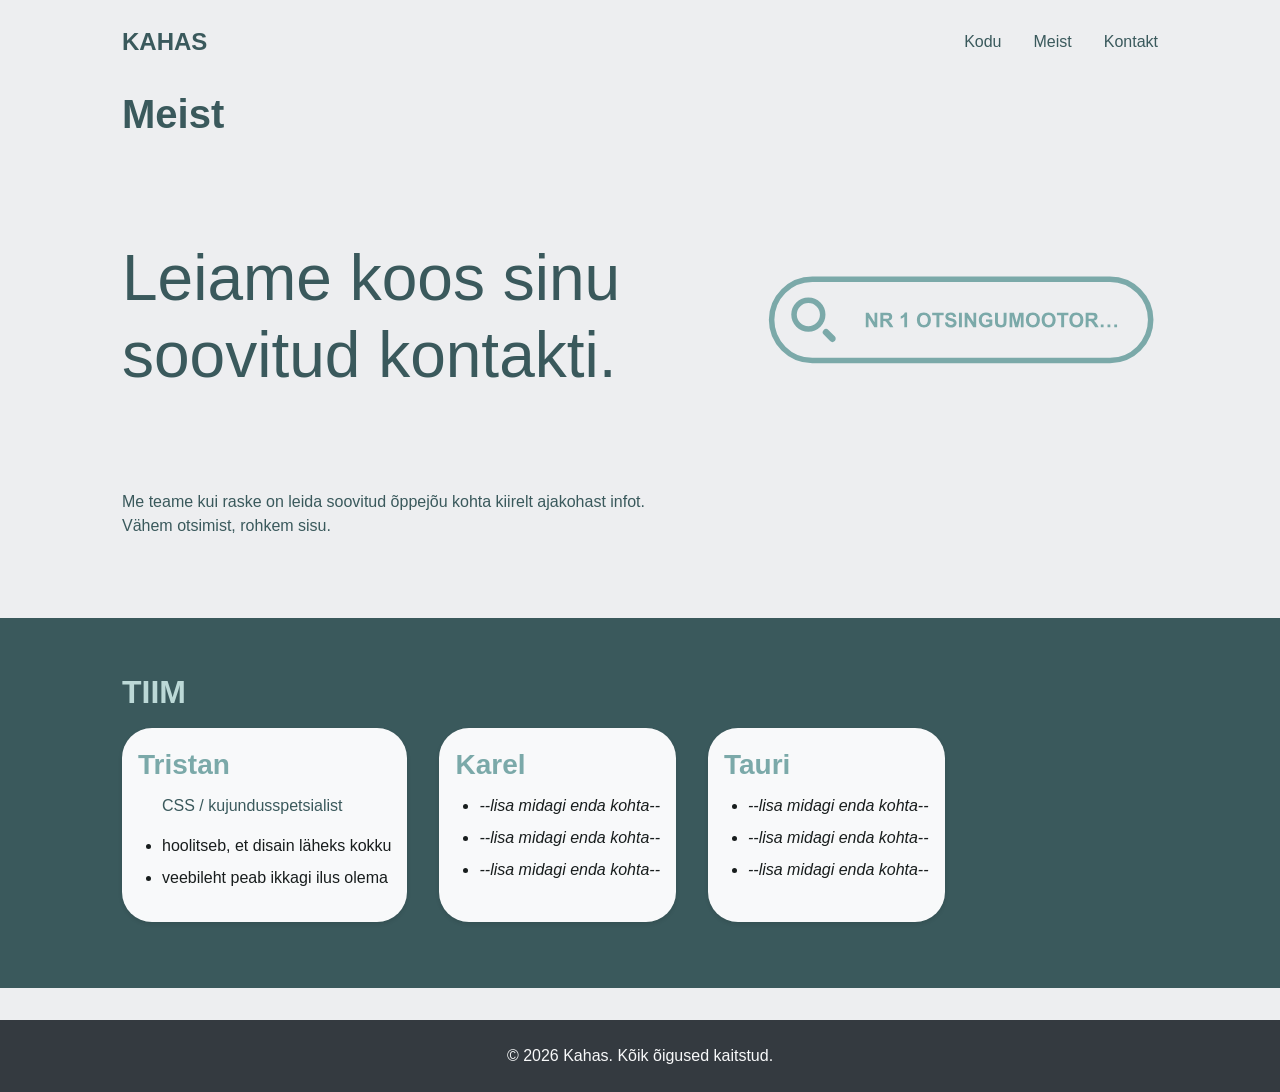
==== about_page.html @ 27a46604 ".." ====
<!DOCTYPE html>
<html lang="et">
<head>
  <meta charset="UTF-8">
  <meta name="viewport" content="width=device-width, initial-scale=1.0">
  <title>Meist</title>
  <link rel="preconnect" href="https://fonts.googleapis.com">
  <link rel="preconnect" href="https://fonts.gstatic.com" crossorigin>
  <link href="https://fonts.googleapis.com/css2?family=Playfair+Display:ital,wght@1,500&display=swap" rel="stylesheet">
  <link rel="stylesheet" href="feature.css">
</head>


<body>

  <header>
    <div class="container header-inner">
      <a class="logo" href="index.html">KAHAS</a>
      <nav>
        <a href="index.html">Kodu</a>
        <a href="about_page.html">Meist</a>
        <a href="contact_page.html">Kontakt</a>
      </nav>
    </div>
  </header>

  
  <section class="hero-section">
    <div class="container hero-inner">

      <div class="hero-text">
        <h1>Meist</h1>
        <p class="hero">Leiame koos sinu soovitud kontakti.</p>
        <p>Me teame kui raske on leida soovitud õppejõu kohta kiirelt ajakohast infot. <br> Vähem otsimist, rohkem sisu.</p>
      </div>

      <img class="hero-graphic" src="pildid/veebilehe-mockup.svg" alt="Nr 1 otsingumootor">

    </div>
  </section>




<main>
  <div class="section">
    <div class="container">
      <h2>TIIM</h2>

      <div class="team-grid">
        <div class="card">
          <h3>Tristan</h3>
          <ul>
            <p>CSS / kujundusspetsialist</p>
            <li>hoolitseb, et disain läheks kokku</li>
            <li>veebileht peab ikkagi ilus olema</li>
          </ul>
        </div>

        <div class="card">
          <h3>Karel</h3>
          <ul>
            <li><i>--lisa midagi enda kohta--</i></li>
            <li><i>--lisa midagi enda kohta--</i></li>
            <li><i>--lisa midagi enda kohta--</i></li>
          </ul>
        </div>

        <div class="card">
          <h3>Tauri</h3>
          <ul>
            <li><i>--lisa midagi enda kohta--</i></li>
            <li><i>--lisa midagi enda kohta--</i></li>
            <li><i>--lisa midagi enda kohta--</i></li>
          </ul>
        </div>
      </div>
    </div>
  </div>
</main>

  <footer>
  <p>&copy; 2026 Kahas. Kõik õigused kaitstud.</p>
  </footer>
</body>



























</html>
---- feature.css ----
/* disaini elemendid*/
:root {
  --primary-color: #3a595c;
  --secondary-color: #bcd9d7;
  --success-color: #7ba9a9;
  --danger-color: #192e2f;
  --warning-color: #435f4b;
  --info-color: #f1d8a0;
  --light-color: #f8f9fa;
  --dark-color: #343a40;
  --text-color: #181d1d;
  --bg-color: #edeef0;

  --font-family: 'Arial', sans-serif;
  --border-radius: 30px;
  --box-shadow: 0 2px 4px rgba(0, 0, 0, 0.1);
}


*,
*::before,
*::after {
  box-sizing: border-box;
  margin: 0;
  padding: 0;
}

/* põhiväärtused */
body {
  font-family: var(--font-family);
  font-size: 1rem;
  line-height: 1.5;
  color: var(--text-color);
  background-color: var(--bg-color);
}

h1 {
  font-size: 2.5rem;
  font-weight: bold;
  color: var(--primary-color);
  margin-bottom: 1rem;
}

h2 {
  font-size: 2rem;
  font-weight: bold;
  color: var(--secondary-color);
  margin-bottom: 0.75rem;
}

h3 {
  font-size: 1.75rem;
  font-weight: bold;
  color: var(--success-color);
  margin-bottom: 0.5rem;
}

h4 {
  font-size: 1.5rem;
  font-weight: bold;
  color: var(--danger-color);
  margin-bottom: 0.5rem;
}

h5 {
  font-size: 1.25rem;
  font-weight: bold;
  color: var(--warning-color);
  margin-bottom: 0.5rem;
}

h6 {
  font-size: 1rem;
  font-weight: bold;
  color: var(--info-color);
  margin-bottom: 0.5rem;
}

.sisene {
  font-size: 2.5rem;
  font-weight: bold;
  color: var(--info-color);
  margin-bottom: 1rem;
}

p {
  font-size: 1rem;
  color: var(--primary-color);
  margin-bottom: 1rem;
}

a {
  color: var(--primary-color);
  text-decoration: none;
  transition: color 0.3s;
}

a:hover {
  color: var(--success-color); 
}

ul,
ol {
  margin-bottom: 1rem;
  padding-left: 1.5rem;
  
}

li {
  margin-bottom: 0.5rem;
}

img {
  max-width: 100%;
  height: auto;
}


.container {
  max-width: 1100px;
  margin-inline: auto;
  padding-inline: 2rem;
}

.box {
  flex: 1;
  padding: 20px;
  background-color: var(--success-color);
  border-radius: var(--border-radius);
  display: grid;
  max-width: 300px;
  align-items: centre;

}

.team-grid {
  display: flex;
  gap: 2rem;
}

.section {
  background-color: var(--primary-color);
  padding-block: 50px;
  
}

.container3 {
  max-width: 1100px;
  margin-inline: auto;
  padding-inline: 2rem;
}

header {
  padding-block: 1.5rem;
}

/* logo on vasakul ja nav paremal */

.header-inner {
  display: flex;
  justify-content: space-between; 
  align-items: center;
}

.logo {
  font-size: 1.5rem;
  font-weight: 700;
  text-decoration: none;
}

nav {
  display: flex;
  align-items: center;
  gap: 2rem;
}


nav a[aria-current="page"] {
  border-bottom: 2px solid currentColor;
  padding-bottom: 0.25rem;
}


main {
  padding-block: 2rem; 
}

section {
  margin-bottom: 2rem;
}

article {
  margin-bottom: 2rem;
}


footer {
  background-color: var(--dark-color);
  color: var(--light-color);
  padding: 1.5rem 1rem;
  text-align: center;
}


footer p {
  color: inherit;
  margin: 0;
}


.grid {
  display: grid;
  grid-template-columns: repeat(auto-fit, minmax(200px, 1fr));
  gap: 1rem;
}

.flexbox {
  display: flex;
  flex-wrap: wrap;
  gap: 1rem;
}

.card {
  background-color: var(--light-color);
  border-radius: var(--border-radius);
  box-shadow: var(--box-shadow);
  padding: 1rem;
  margin-bottom: 1rem;
}

.banner {
  background-color: var(--primary-color);
  color: var(--light-color);
  padding: 2rem;
  text-align: center;
  border-radius: var(--border-radius);
}

.hero-inner {
  display: flex;
  align-items: center;            /* vertically centred next to the text */
  justify-content: space-between;
  gap: 2rem;
}

.hero-text {
  flex: 1 1 60%;
  min-width: 0;
}

.hero {
  text-align: left;
  color: var(--primary-color);
  padding: 5rem 0;
  /* width: 50%;  <- removed, it was squeezing the slogan */
  font-size: clamp(2.5rem, 5vw, 4rem);
  font-weight: 300;
  line-height: 1.2;
}

.hero-graphic {
  flex: 0 1 38%;
  max-width: 38%;
  height: auto;
}



.hero-slogan {
  font-family: "Playfair Display", Georgia, serif;
  font-style: italic;
  font-weight: 500;
  font-size: clamp(1.75rem, 4vw, 3rem);
  line-height: 1.25;
  color: var(--primary-color);
  margin: 0;
}

button,
.btn {
  display: inline-block;
  background-color: var(--primary-color);
  color: var(--light-color);
  border: none;
  padding: 0.5rem 1rem;
  border-radius: var(--border-radius);
  cursor: pointer;
  transition: background-color 0.3s;
}

button:hover,
.btn:hover {
  background-color: var(--success-color);
  color: var(--light-color);
}

form {
  display: flex;
  flex-direction: column;
  gap: 1rem;
}

table {
  width: 100%;
  border-collapse: collapse;
  margin-bottom: 1rem;
}

th,
td {
  padding: 0.75rem;
  text-align: left;
  border-bottom: 1px solid var(--secondary-color);
}
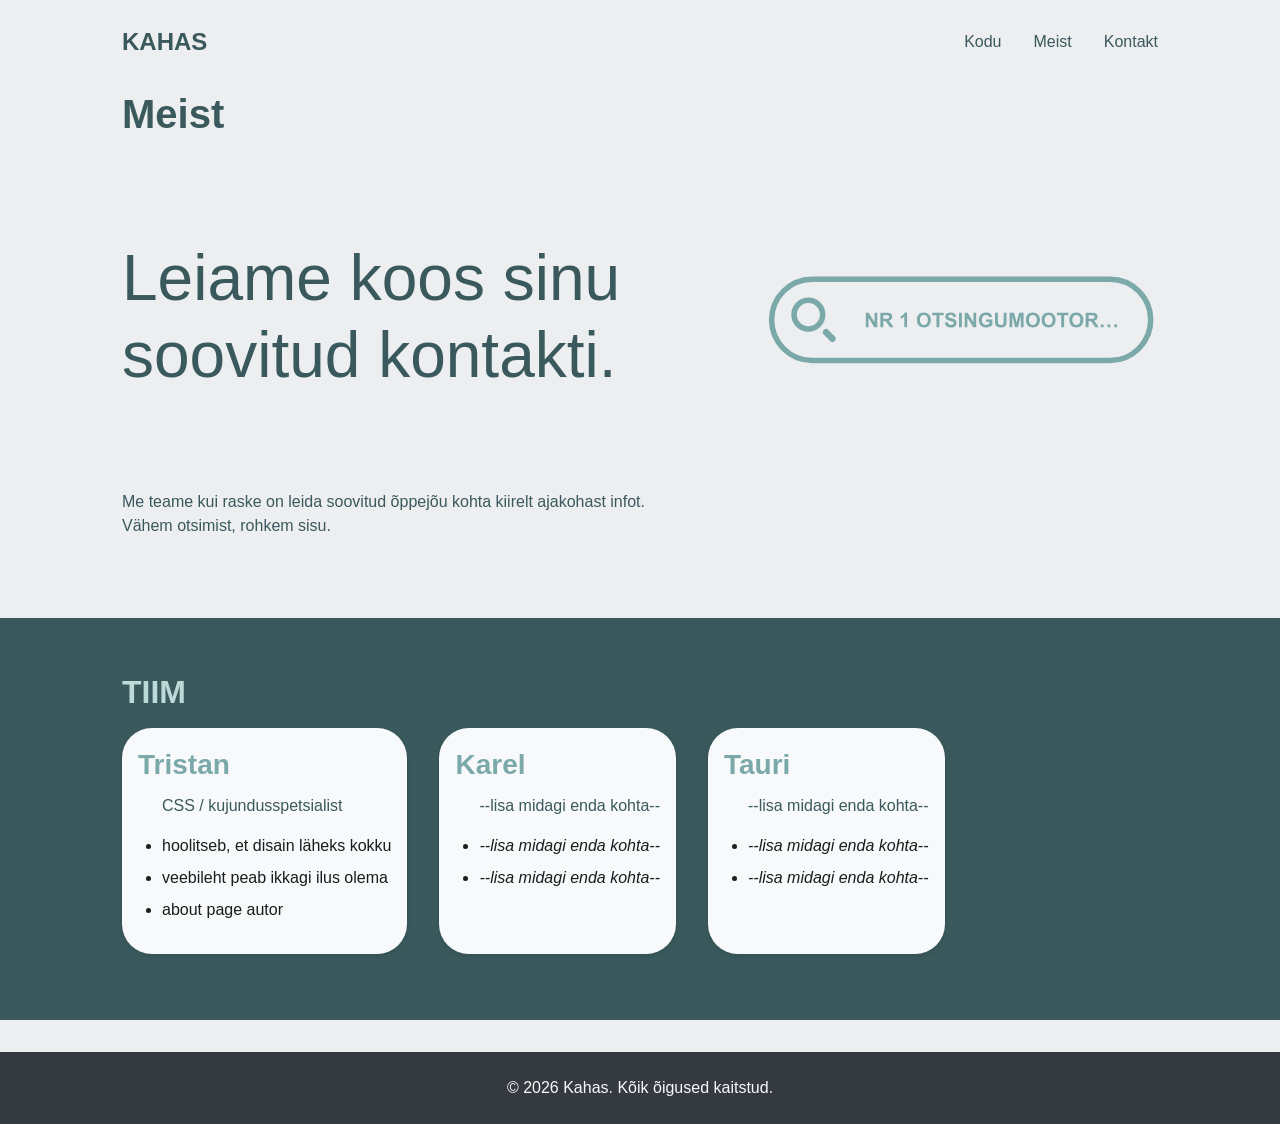
==== commit a69c1e8a: "m" ====
--- a/about_page.html
+++ b/about_page.html
@@ -54,13 +54,14 @@
             <p>CSS / kujundusspetsialist</p>
             <li>hoolitseb, et disain läheks kokku</li>
             <li>veebileht peab ikkagi ilus olema</li>
+            <li>about page autor</li>
           </ul>
         </div>
 
         <div class="card">
           <h3>Karel</h3>
           <ul>
-            <li><i>--lisa midagi enda kohta--</i></li>
+            <p>--lisa midagi enda kohta--</p>
             <li><i>--lisa midagi enda kohta--</i></li>
             <li><i>--lisa midagi enda kohta--</i></li>
           </ul>
@@ -69,7 +70,7 @@
         <div class="card">
           <h3>Tauri</h3>
           <ul>
-            <li><i>--lisa midagi enda kohta--</i></li>
+            <p>--lisa midagi enda kohta--</p>
             <li><i>--lisa midagi enda kohta--</i></li>
             <li><i>--lisa midagi enda kohta--</i></li>
           </ul>
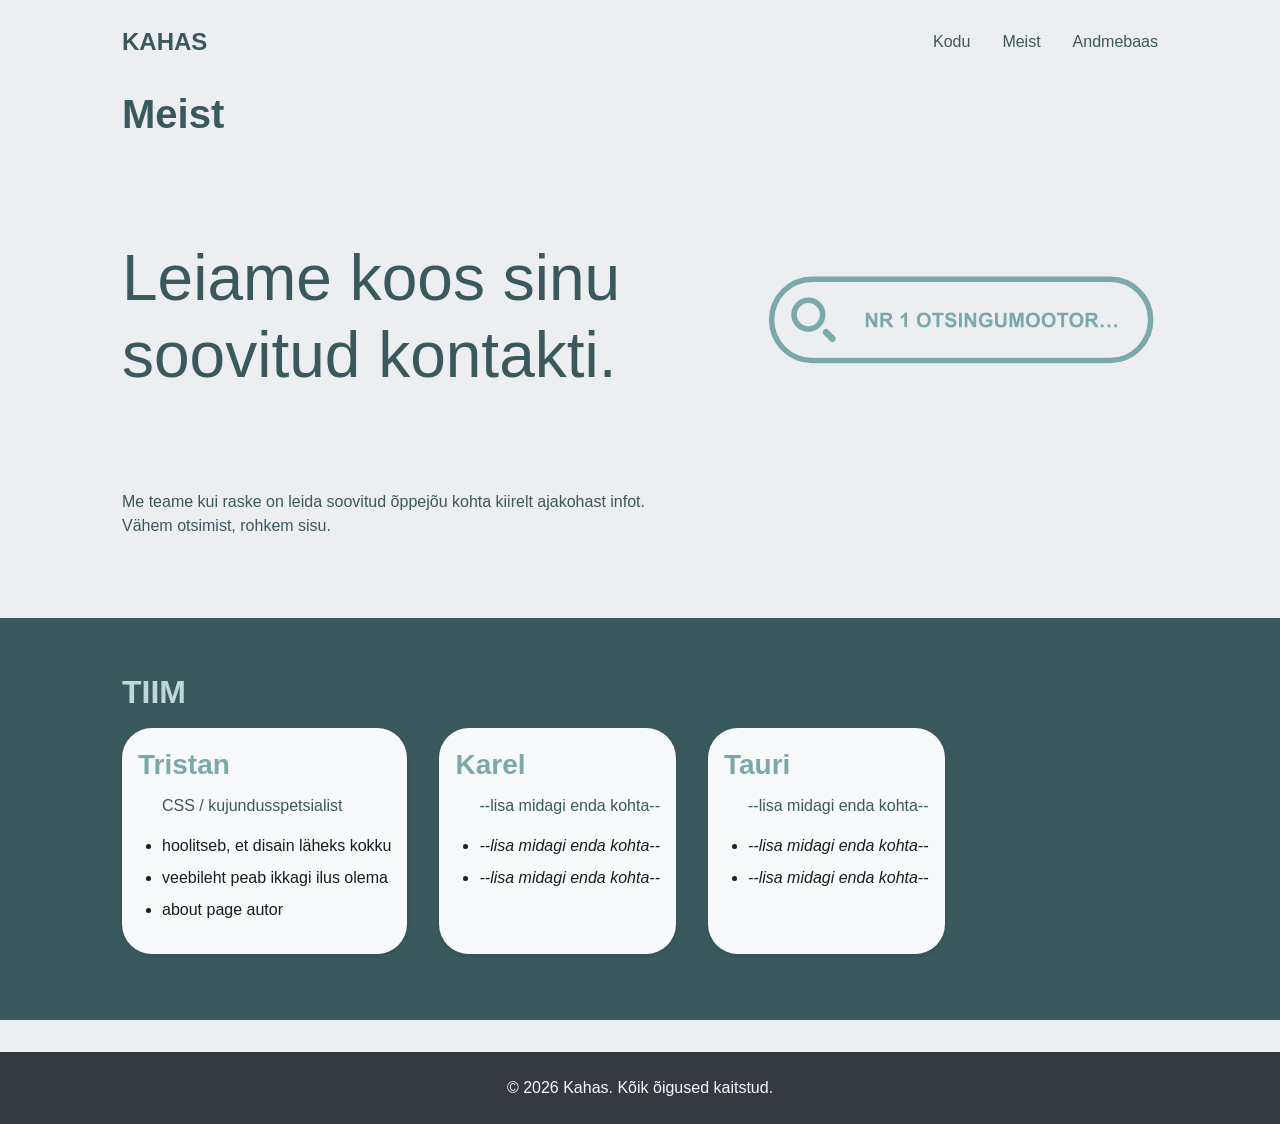
==== commit 3aa6e3ce: "main küljendus" ====
--- a/about_page.html
+++ b/about_page.html
@@ -19,7 +19,7 @@
       <nav>
         <a href="index.html">Kodu</a>
         <a href="about_page.html">Meist</a>
-        <a href="contact_page.html">Kontakt</a>
+        <a href="index2.html">Andmebaas</a>
       </nav>
     </div>
   </header>
--- a/feature.css
+++ b/feature.css
@@ -140,8 +140,7 @@
 
 .section {
   background-color: var(--primary-color);
-  padding-block: 50px;
-  
+  padding-block: 50px;      /* vertical padding only; horizontal comes from .container */
 }
 
 .container3 {
@@ -286,6 +285,7 @@
   border-radius: var(--border-radius);
   cursor: pointer;
   transition: background-color 0.3s;
+  max-width: fit-content;
 }
 
 button:hover,
@@ -296,9 +296,58 @@
 
 form {
   display: flex;
+  border-radius: var(--border-radius);
   flex-direction: column;
   gap: 1rem;
 }
+
+.search-bar {
+  display: flex;
+  align-items: center;
+  gap: 16px;
+  max-width: 420px;
+  padding: 12px 24px;
+  border: 3px solid var(--success-color);
+  background: transparent;
+  transition: box-shadow 0.2s ease;
+  border-radius: var(--border-radius);
+}
+
+select[name="faculty"] {
+  padding: 12px 24px;
+  border: 3px solid var(--success-color);
+  border-radius: var(--border-radius);
+  background: transparent;
+  color: var(--primary-color);
+  font-family: inherit;
+  font-weight: 700;
+  font-size: 0.9rem;
+  cursor: pointer;
+}
+
+.search-icon {
+  flex-shrink: 0;
+  width: 32px;
+  height: 32px;
+  fill: none;
+  stroke: var(--success-color);
+  stroke-width: 2.5;
+  stroke-linecap: round;
+}
+
+.search-bar input {
+  flex: 1;
+  min-width: 0;
+  border: none;
+  outline: none;
+  background: transparent;
+  font-family: inherit;
+  font-size: 0.95rem;
+  font-weight: 700;
+  color: var(--primary-color);
+}
+
+
 
 table {
   width: 100%;
@@ -311,4 +360,4 @@
   padding: 0.75rem;
   text-align: left;
   border-bottom: 1px solid var(--secondary-color);
-}+}
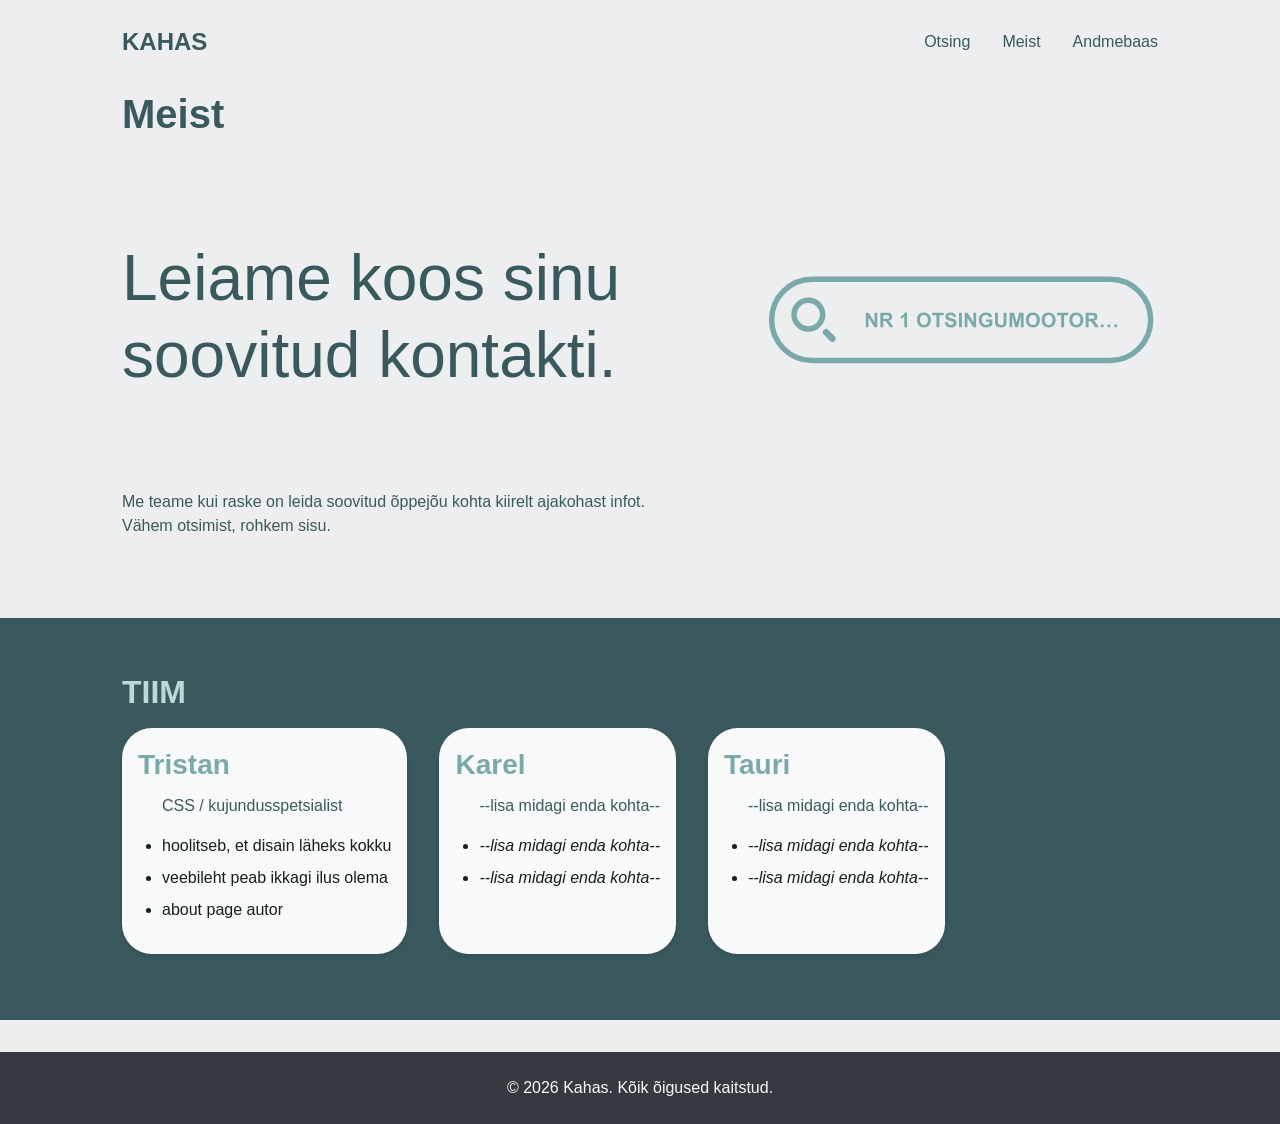
==== commit cb040f26: "m" ====
--- a/about_page.html
+++ b/about_page.html
@@ -17,7 +17,7 @@
     <div class="container header-inner">
       <a class="logo" href="index.html">KAHAS</a>
       <nav>
-        <a href="index.html">Kodu</a>
+        <a href="index.html">Otsing</a>
         <a href="about_page.html">Meist</a>
         <a href="index2.html">Andmebaas</a>
       </nav>
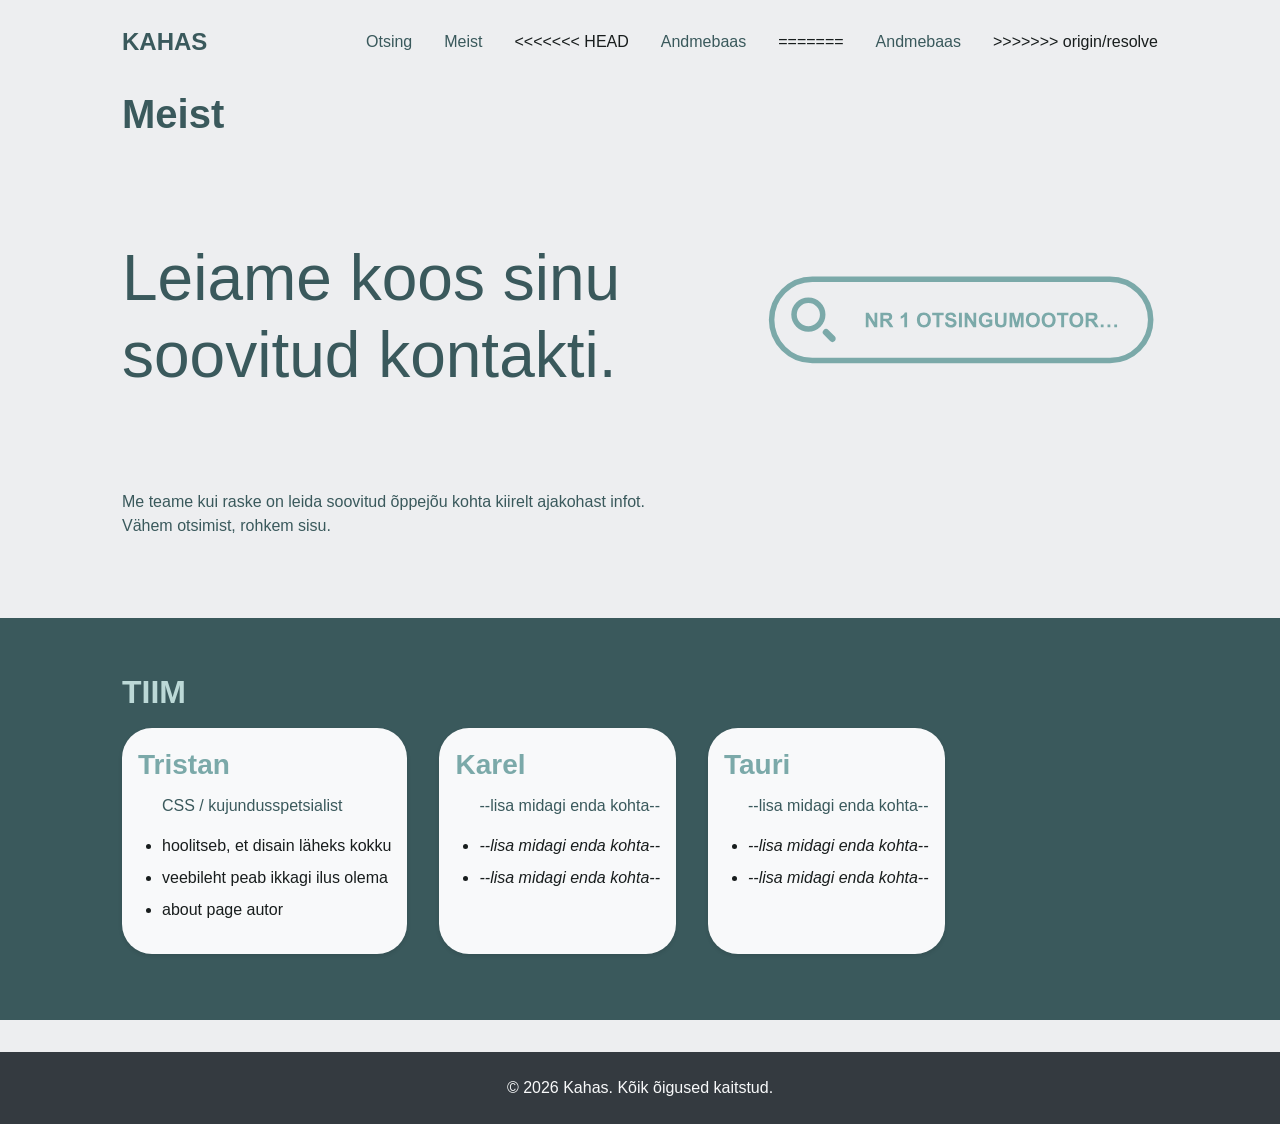
==== commit 91903417: "Merge resolve into main" ====
--- a/about_page.html
+++ b/about_page.html
@@ -19,7 +19,11 @@
       <nav>
         <a href="index.html">Otsing</a>
         <a href="about_page.html">Meist</a>
+<<<<<<< HEAD
         <a href="index2.html">Andmebaas</a>
+=======
+        <a href="andmebaas.html">Andmebaas</a>
+>>>>>>> origin/resolve
       </nav>
     </div>
   </header>
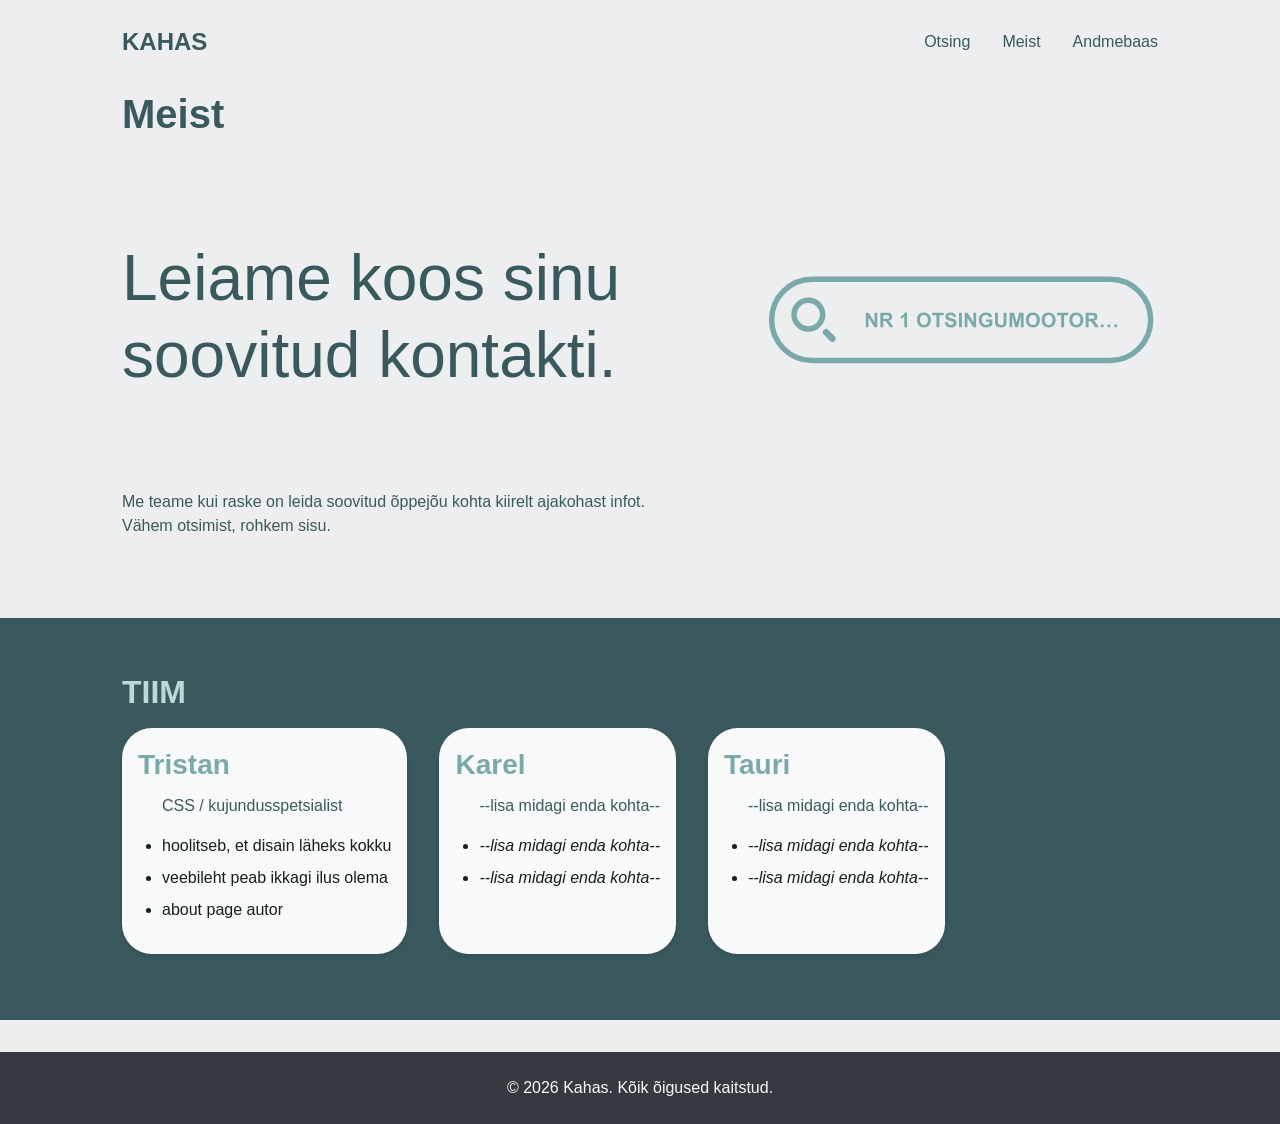
==== commit 0b6d1812: "Resolve merge conflict markers in nav" ====
--- a/about_page.html
+++ b/about_page.html
@@ -19,11 +19,7 @@
       <nav>
         <a href="index.html">Otsing</a>
         <a href="about_page.html">Meist</a>
-<<<<<<< HEAD
-        <a href="index2.html">Andmebaas</a>
-=======
         <a href="andmebaas.html">Andmebaas</a>
->>>>>>> origin/resolve
       </nav>
     </div>
   </header>
